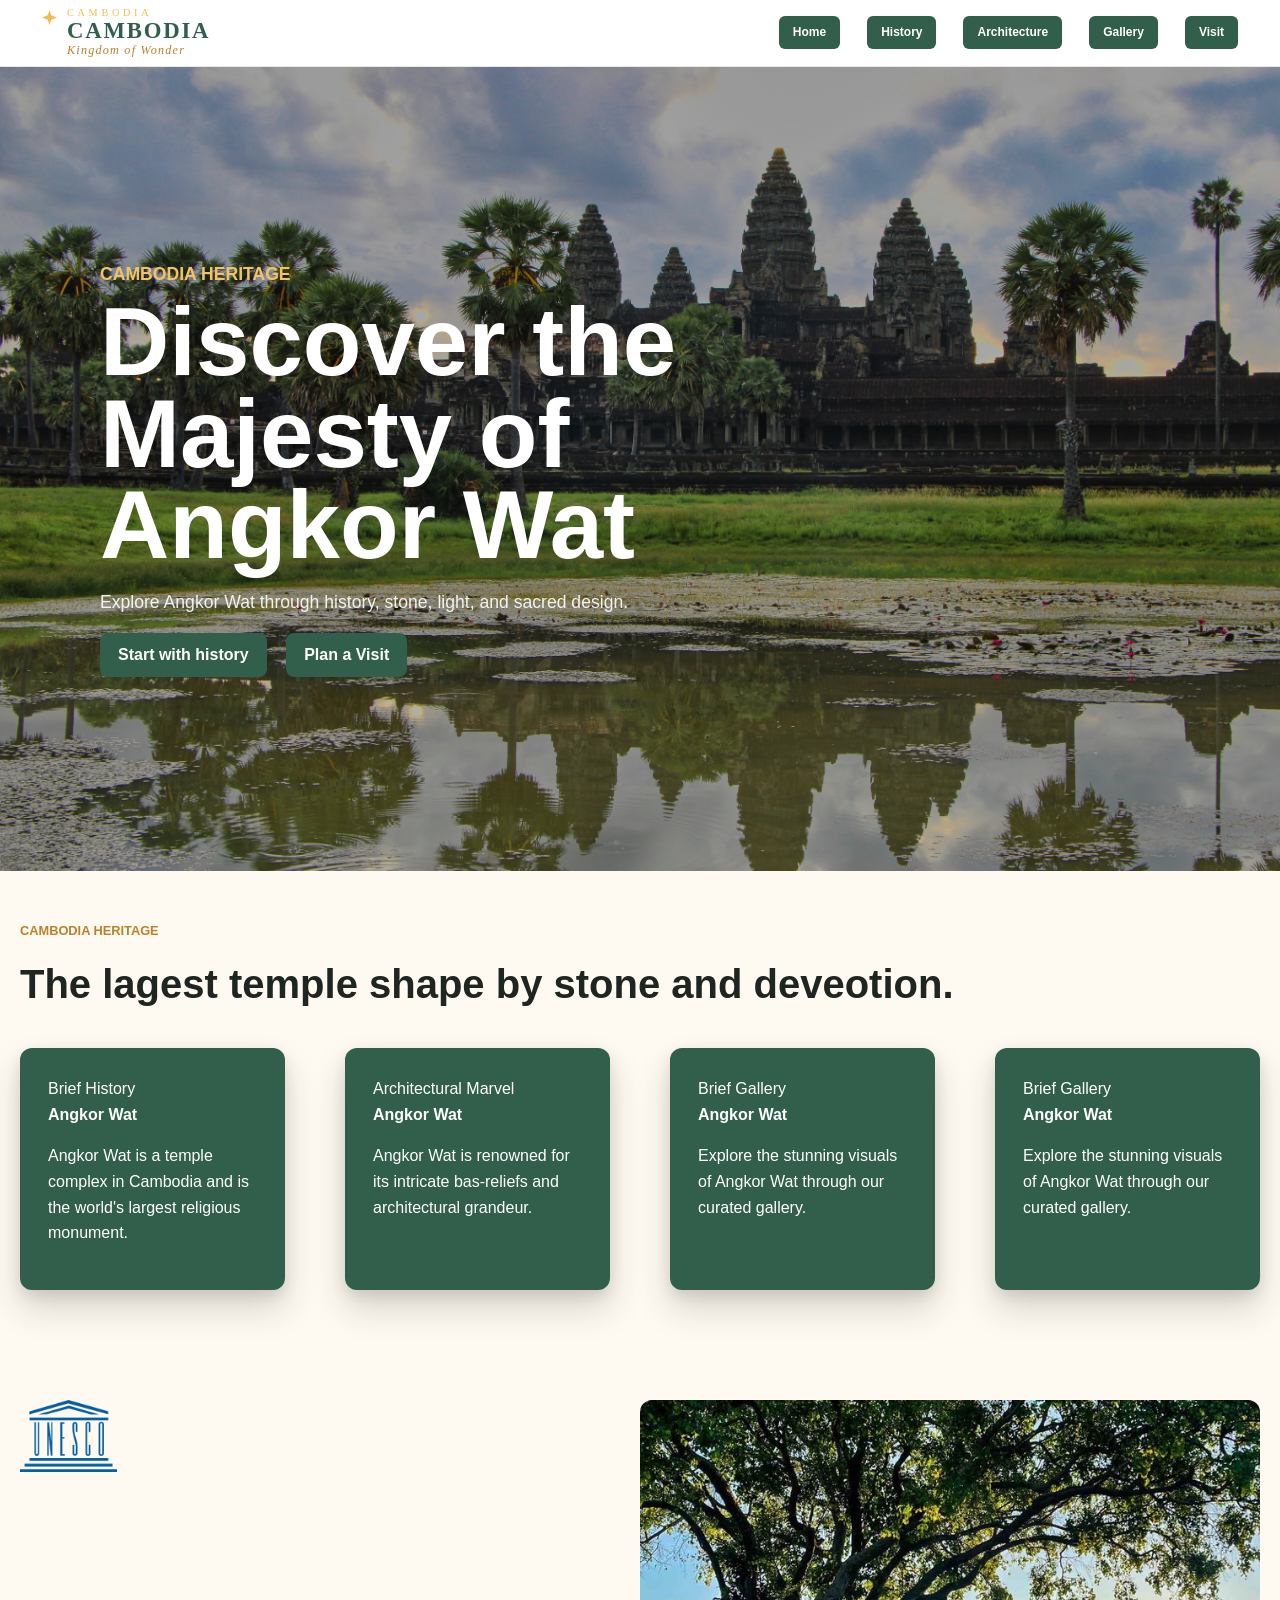
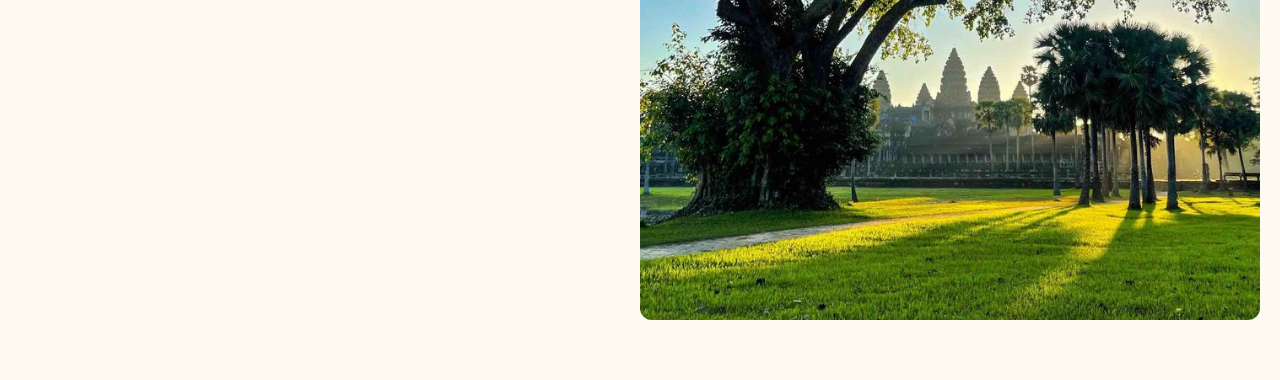
==== index.html @ 60b4dc23 "create homepage layout" ====
<!DOCTYPE html>
<html lang="en">
<head>
  <meta charset="UTF-8">
  <meta name="viewport" content="width=device-width, initial-scale=1.0">
  <title>Angkor Wat Digital Guide</title>
  <link rel="stylesheet" href="css/global.css">
  <link rel="stylesheet" href="css/layout.css">
  <link rel="stylesheet" href="css/components.css">
  <link rel="stylesheet" href="css/pages/home.css">
</head>
<body>
  <header class="site-header">
    <a class="site-logo" href="index.html" aria-label="Angkor Wat Digital Guide home">
      <span class="site-logo__icon" aria-hidden="true"></span>
      <span class="site-logo__text">
        <span class="site-logo__small">Cambodia</span>
        <span class="site-logo__name">Cambodia</span>
        <span class="site-logo__tagline">Kingdom of Wonder</span>
      </span>
    </a>
    <nav class="site-nav" aria-label="Main navigation">
      <a class="button" href="index.html" aria-current="page">Home</a>
      <a class="button" href="pages/history.html">History</a>
      <a class="button" href="pages/architecture.html">Architecture</a>
      <a class="button" href="pages/gallery.html">Gallery</a>
      <a class="button" href="pages/visit.html">Visit</a>
    </nav>
  </header>

  <main class="page-shell home-main">
    <section class="hero">
      <p class="eyebrow">Cambodia Heritage</p>
      <h1>Discover the Majesty of Angkor Wat</h1>
      <p>Explore Angkor Wat through history, stone, light, and sacred design.</p>
      <div>
        <a class="button" href="pages/history.html">Start with history</a>
        <a class="button" href="pages/visit.html">Plan a Visit</a>
      </div>
      
    </section>

    <section class="home-overview">
       <p class="eyebrow">Cambodia Heritage</p>
       <h2 class="subtitle">The lagest temple shape by stone and deveotion.</h2>

       <div class="stat-grid">  
       <article class="stat-card">
          <span>Brief History</span>
          <br/>
          <strong>Angkor Wat</strong>
          <p>Angkor Wat is a temple complex in Cambodia and is the world's largest religious monument.</p>
       </article>
       <article class="stat-card">
          <span>Architectural Marvel</span>
          <br/>
          <strong>Angkor Wat</strong>
          <p>Angkor Wat is renowned for its intricate bas-reliefs and architectural grandeur.</p>
       </article>
       <article class="stat-card">
          <span>Brief Gallery</span>
          <br/>
          <strong>Angkor Wat</strong>
          <p>Explore the stunning visuals of Angkor Wat through our curated gallery.</p>
       </article>
       <article class="stat-card">
          <span>Brief Gallery</span>
          <br/>
          <strong>Angkor Wat</strong>
          <p>Explore the stunning visuals of Angkor Wat through our curated gallery.</p>
       </article>
       </div>
    </section>

    <section class="home-overview heritage-feature">
      <div class="heritage-logo-space">
        <img src="images/unesco-seeklogo.png" class="unesco-logo" alt="UNESCO logo">
      </div>
      <img src="images/Cambodge.png" class="img-de" alt="Cambodia heritage illustration">
    </section>
  </main>


  <footer>
      
  </footer>

  <script src="js/main.js"></script>
</body>
</html>
---- css/global.css ----
:root {
  --color-light-stone: #e7dcc7;
  --color-background: #fffaf0eb;
  --color-ink: #1f2520;
  --color-muted: #667063;
  --color-paper: #f8f4ec;
  --color-stone: #d8c7aa;
  --color-leaf: #315f4c;
  --color-gold: #b9822b;
  --color-light-gold: #f1bd52;
  --font-body: Arial, Helvetica, sans-serif;
  --shadow: 0 18px 34px rgba(31, 37, 32, 0.18), 0 6px 14px rgba(31, 37, 32, 0.1);
}

* {
  box-sizing: border-box;
}

body {
  margin: 0;
  color: var(--color-ink);
  background: var(--color-background);
  font-family: var(--font-body);
  line-height: 1.6;
}

a {
  color: inherit;
}
---- css/layout.css ----
.site-header {
  position: sticky;
  top: 0;
  z-index: 1000;
  display: flex;
  align-items: center;
  justify-content: space-between;
  gap: 24px;
  min-height: 60px;
  padding: 8px 42px;
  background: #ffffff;
  border-bottom: 1px solid rgba(31, 37, 32, 0.1);
  box-shadow: none;
}

.site-logo {
  display: inline-grid;
  grid-template-columns: 16px minmax(0, 1fr);
  align-items: start;
  gap: 0 9px;
  width: min(240px, 100%);
  margin-left: 0;
  padding: 0;
  min-width: 0;
  color: var(--color-leaf);
  font-family: Georgia, "Times New Roman", serif;
  text-decoration: none;
}

.site-logo__icon {
  width: 15px;
  height: 15px;
  margin-top: 2px;
  background: var(--color-light-gold);
  clip-path: polygon(50% 0, 62% 35%, 100% 50%, 62% 65%, 50% 100%, 38% 65%, 0 50%, 38% 35%);
}

.site-logo__text {
  display: flex;
  flex-direction: column;
  min-width: 0;
}

.site-logo__small {
  color: var(--color-light-gold);
  font-size: 0.64rem;
  letter-spacing: 0.36em;
  line-height: 1;
  text-transform: uppercase;
}

.site-logo__name {
  color: var(--color-leaf);
  font-size: 1.42rem;
  font-weight: 700;
  letter-spacing: 0.08em;
  line-height: 1.15;
  text-transform: uppercase;
}

.site-logo__tagline {
  color: var(--color-gold);
  font-size: 0.76rem;
  font-style: italic;
  letter-spacing: 0.1em;
  line-height: 1.1;
}


.site-nav {
  display: flex;
  flex-wrap: nowrap;
  align-items: center;
  gap: 27px;
  max-width: 100%;
  overflow-x: auto;
}

.page-shell {
  width: min(1080px, calc(100% - 40px));
  margin: 0 auto;
  padding: 56px 0;
}

@media (max-width: 720px) {
  .site-header {
    align-items: flex-start;
    flex-direction: column;
    gap: 14px;
  }

  .site-logo {
    width: min(240px, 100%);
  }

  .site-nav {
    width: 100%;
    padding-bottom: 4px;
  }
}

.img-de {
  border-radius: 12px;
}
---- css/components.css ----
.site-nav a {
  color: #ffffff;
  font-size: 0.75rem;
  font-weight: 800;
  text-decoration: none;
  white-space: nowrap;
}

.site-nav a:hover {
  color: #ffffff;
}

.button {
  display: inline-flex;
  align-items: center;
  justify-content: center;
  min-height: 44px;
  padding: 0 18px;
  color: #ffffff;
  background: var(--color-leaf);
  border-radius: 8px;
  font-weight: 700;
  text-decoration: none;
  margin-right: 15px;
  transition: opacity 0.2s ease;
}

.button:hover {
  color: #ffffff;
  opacity: 0.75;
}

.site-nav a.button {
  min-height: 33px;
  margin-right: 0;
  padding: 0 13px;
  color: #ffffff;
  background: var(--color-leaf);
  border: 1px solid rgba(49, 95, 76, 0.18);
  border-radius: 6px;
  box-shadow: none;
  opacity: 1;
  transition: background-color 0.2s ease, transform 0.2s ease;
}

.site-nav a.button[aria-current="page"] {
  color: #ffffff;
  background: var(--color-leaf);
  opacity: 1;
}

.site-nav a.button:hover {
  background: #274f3f;
  transform: translateY(-1px);
}

.site-nav a.button:focus-visible {
  outline: 3px solid rgba(185, 130, 43, 0.35);
  outline-offset: 3px;
}

.eyebrow {
  margin: 0 0 8px;
  color: var(--color-gold);
  font-size: 0.8rem;
  font-weight: 700;
  letter-spacing: 0;
  text-transform: uppercase;
}
---- css/pages/home.css ----
.home-main {
  width: 100%;
  margin: 0;
  padding: 0;
}

.hero {
  position: relative;
  display: flex;
  flex-direction: column;
  justify-content: center;
  width: 100%;
  min-height: calc(100vh - 96px);
  margin: 0;
  padding: clamp(72px, 12vh, 144px) max(20px, calc((100% - 1080px) / 2));
  color: #ffffff;
  background-image: linear-gradient(rgba(18, 18, 18, 0.28), rgba(18, 18, 18, 0.28)), url("../../images/angkor-wat-greenery.jpg");
  background-position: center top;
  background-repeat: no-repeat;
  background-size: cover;
}

.hero h1 {
  margin: 0;
  max-width: 820px;
  font-size: 6rem;
  line-height: 0.95;
}

.hero p {
  max-width: 620px;
  color: rgba(255, 255, 255, 0.9);
  font-size: 1.1rem;
}

.hero .eyebrow {
  color: #f0c367;
}

.home-overview {
  width: min(1320px, calc(100% - 40px));
  margin: 0 auto;
  padding: 50px 0 60px;
}

.subtitle {
  text-align: relative;
  margin: 0;
  color: var(--color-ink);
  font-size: 40px;
  font-weight: 700;
  padding-top: 3px;
}

.stat-card {
  background: var(--color-leaf);
  border: none;
  border-radius: 12px;
  box-shadow: var(--shadow);
  min-height: 240px;
  padding: 28px;
  width: 100%;
  color: #ffffff;
}

.stat-grid {
  display: grid;
  grid-template-columns: repeat(4, minmax(0, 1fr));
  align-items: stretch;
  gap: 60px;
  max-width: 1400px;
  max-height: 500px;
  margin: 32px auto 0;
}

.stat-grid > * {
  box-shadow: var(--shadow);
}

.heritage-feature {
  display: grid;
  grid-template-columns: minmax(260px, 0.8fr) minmax(320px, 1fr);
  align-items: start;
  gap: clamp(28px, 6vw, 84px);
}

.heritage-logo-space {
  display: flex;
  align-items: flex-start;
  justify-content: flex-start;
  gap: 18px;
  min-height: 240px;
  align-self: start;
}

.unesco-logo {
  display: block;
  flex: 0 0 auto;
  width: auto;
  height: clamp(56px, 6vw, 72px);
}

.heritage-feature .img-de {
  display: block;
  width: 100%;
  max-width: 620px;
  height: auto;
  justify-self: end;
}

@media (max-width: 900px) {
  .hero h1 {
    font-size: 4.4rem;
  }

  .stat-grid {
    grid-template-columns: repeat(2, minmax(0, 1fr));
  }

  .heritage-feature {
    grid-template-columns: 1fr;
  }

  .heritage-logo-space {
    min-height: auto;
  }

  .unesco-logo {
    height: 64px;
  }

  .heritage-feature .img-de {
    justify-self: center;
  }
}

@media (max-width: 560px) {
  .hero h1 { 
    font-size: 3rem;
  }

  .hero p {
    font-size: 1rem;
  }

  .stat-grid {
    grid-template-columns: 1fr;
  }
}
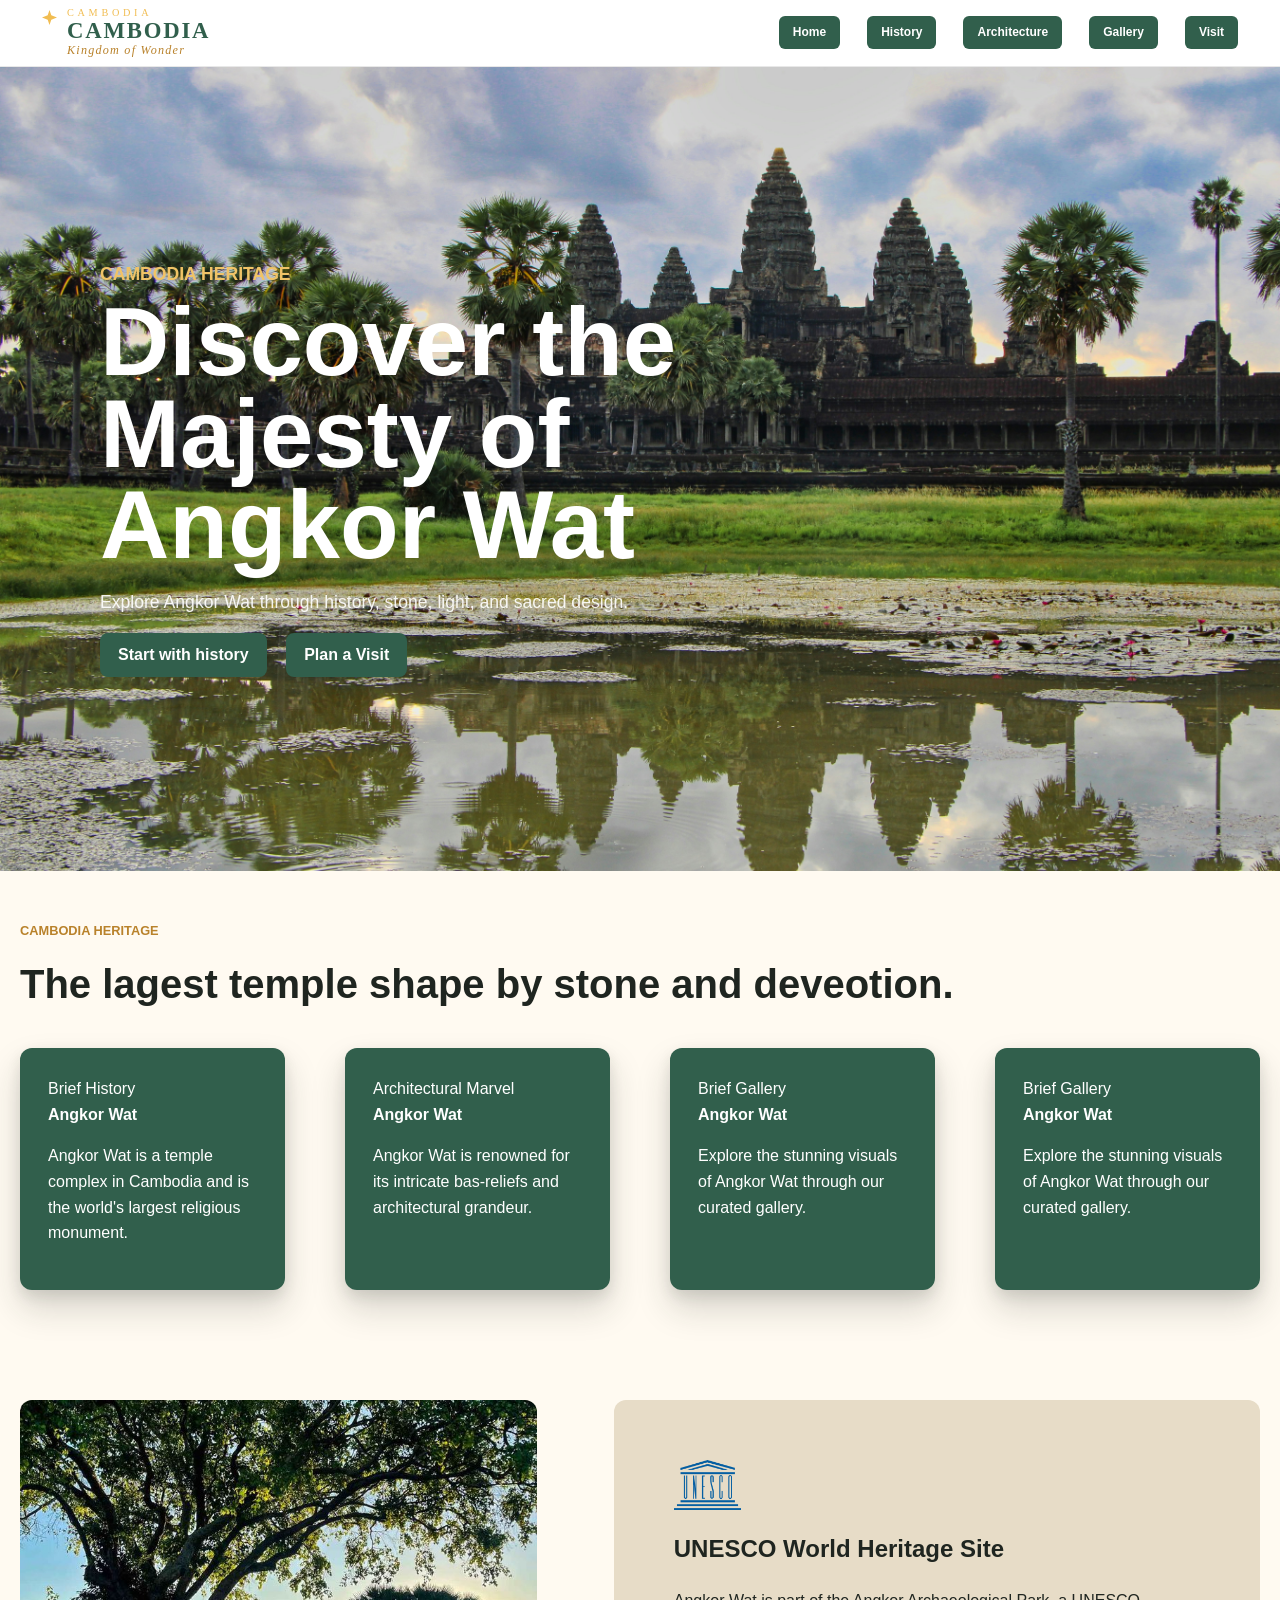
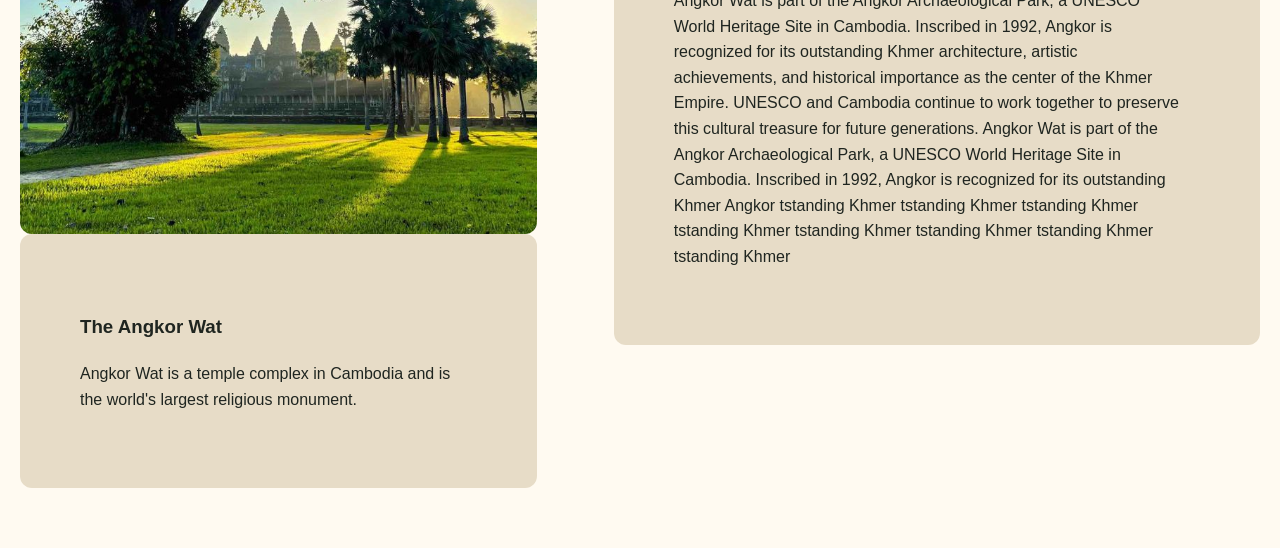
==== commit 0aea6351: "add more code" ====
--- a/index.html
+++ b/index.html
@@ -73,10 +73,30 @@
     </section>
 
     <section class="home-overview heritage-feature">
+      <div>
+          <img src="images/Cambodge.png" class="img-de" alt="Cambodia heritage illustration">
+          <article class="heritage-logo-space">
+            <div>
+               <h3>The Angkor Wat</h3>
+               <p>Angkor Wat is a temple complex in Cambodia and is the world's largest religious monument.</p>
+            </div>
+          </article>
+      </div>
+
       <div class="heritage-logo-space">
-        <img src="images/unesco-seeklogo.png" class="unesco-logo" alt="UNESCO logo">
+        <article>
+           <img src="images/unesco-seeklogo.png" class="unesco-logo" alt="UNESCO logo">
+             <h2>UNESCO World Heritage Site</h2>
+             <p>Angkor Wat is part of the Angkor Archaeological Park, a UNESCO World Heritage Site in Cambodia. Inscribed in 1992,
+               Angkor is recognized for its outstanding Khmer architecture, artistic achievements,
+                and historical importance as the center of the Khmer Empire.
+              UNESCO and Cambodia continue to work together to preserve this cultural treasure for future generations.
+              Angkor Wat is part of the Angkor Archaeological Park, a UNESCO World Heritage Site in Cambodia. Inscribed in 1992,
+               Angkor is recognized for its outstanding Khmer Angkor tstanding Khmer tstanding Khmer tstanding Khmer tstanding Khmer tstanding Khmer 
+               tstanding Khmer tstanding Khmer tstanding Khmer 
+            </p>
+        </article>
       </div>
-      <img src="images/Cambodge.png" class="img-de" alt="Cambodia heritage illustration">
     </section>
   </main>
 
--- a/css/pages/home.css
+++ b/css/pages/home.css
@@ -14,7 +14,7 @@
   margin: 0;
   padding: clamp(72px, 12vh, 144px) max(20px, calc((100% - 1080px) / 2));
   color: #ffffff;
-  background-image: linear-gradient(rgba(18, 18, 18, 0.28), rgba(18, 18, 18, 0.28)), url("../../images/angkor-wat-greenery.jpg");
+  background-image: url("../../images/angkor-wat-greenery.jpg");
   background-position: center top;
   background-repeat: no-repeat;
   background-size: cover;
@@ -85,19 +85,23 @@
 }
 
 .heritage-logo-space {
-  display: flex;
+  display: grid;
   align-items: flex-start;
   justify-content: flex-start;
   gap: 18px;
   min-height: 240px;
   align-self: start;
+  grid-template-columns: auto 1fr;
+  padding: 60px;
+  background: var(--color-light-stone);
+  border-radius: 12px;
 }
 
 .unesco-logo {
   display: block;
   flex: 0 0 auto;
   width: auto;
-  height: clamp(56px, 6vw, 72px);
+  height: clamp(50px, 4vw, 50px);
 }
 
 .heritage-feature .img-de {
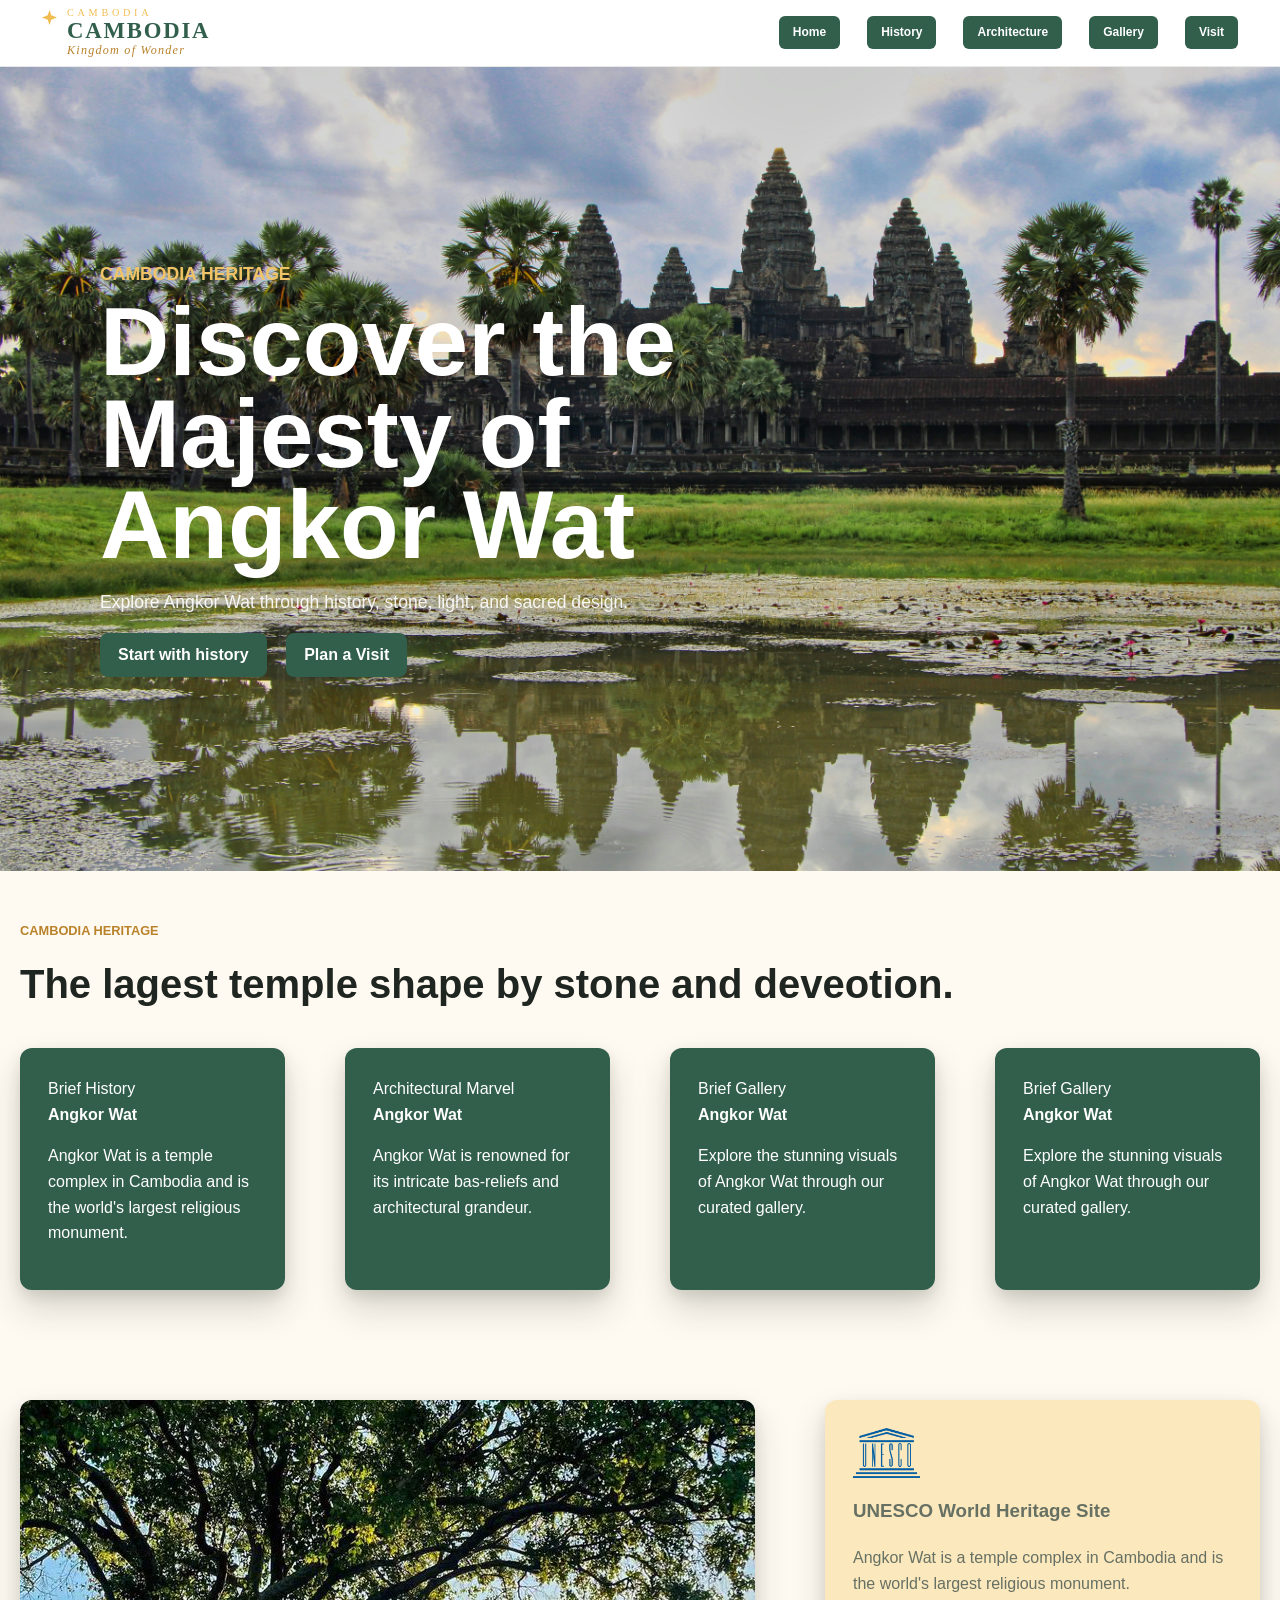
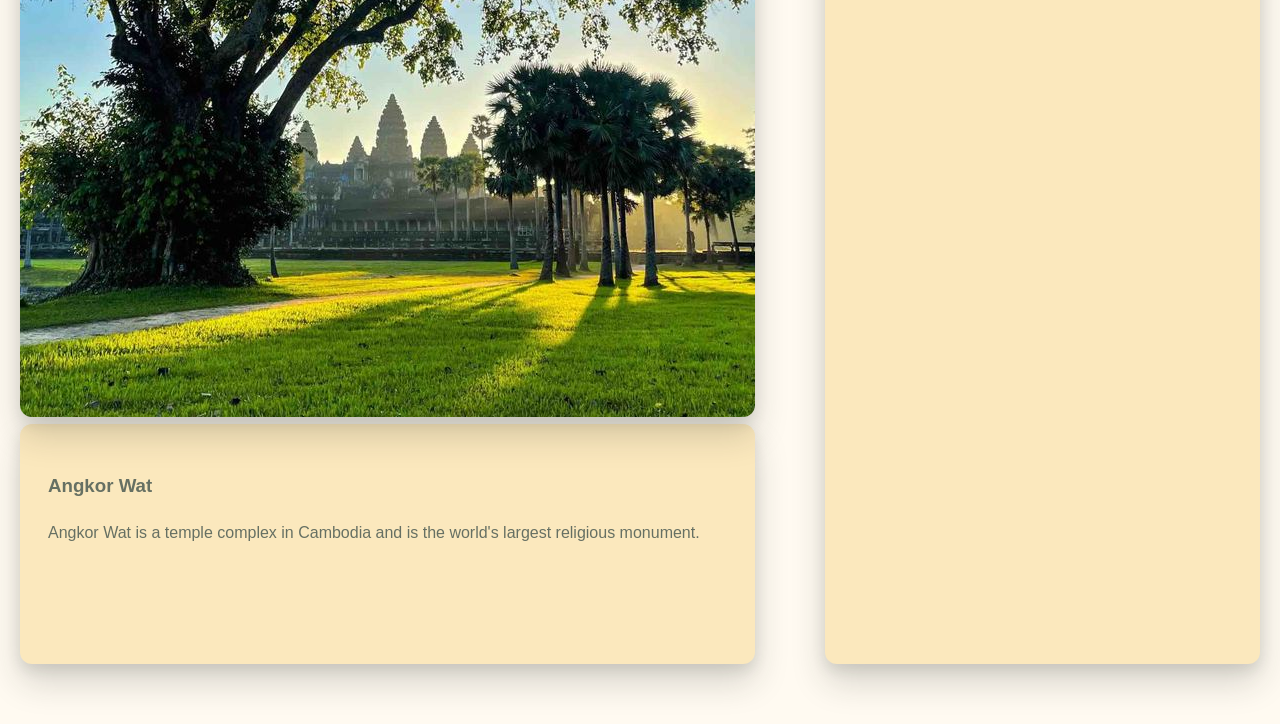
==== commit 2cf02293: "add 1" ====
--- a/index.html
+++ b/index.html
@@ -72,31 +72,33 @@
        </div>
     </section>
 
-    <section class="home-overview heritage-feature">
-      <div>
-          <img src="images/Cambodge.png" class="img-de" alt="Cambodia heritage illustration">
-          <article class="heritage-logo-space">
+    <section class="home-overview">
+      <div class="heritage-de">
+        <diV class="heritage-space">
+          <img class="heritage-image" src="images/Cambodge.png" alt="Angkor Wat">
+          <div class="box-in">
+            <h3>Angkor Wat</h3>
+            <p>Angkor Wat is a temple complex in Cambodia and is the world's largest religious monument.</p>
+          </div>
+        </diV>
+
+        <div class="box-in">
+          <div>
             <div>
-               <h3>The Angkor Wat</h3>
-               <p>Angkor Wat is a temple complex in Cambodia and is the world's largest religious monument.</p>
+              <img class="unesco-logo" src="images/unesco-seeklogo.png" alt="UNESCO World Heritage Site">
             </div>
-          </article>
+            <div class="inline-h3">
+              <h3>UNESCO World Heritage Site</h3>
+            </div>
+          </div>
+          <div>
+            <p>Angkor Wat is a temple complex in Cambodia and is the world's largest religious monument.</p>
+          </div>
+
+        </div>
       </div>
-
-      <div class="heritage-logo-space">
-        <article>
-           <img src="images/unesco-seeklogo.png" class="unesco-logo" alt="UNESCO logo">
-             <h2>UNESCO World Heritage Site</h2>
-             <p>Angkor Wat is part of the Angkor Archaeological Park, a UNESCO World Heritage Site in Cambodia. Inscribed in 1992,
-               Angkor is recognized for its outstanding Khmer architecture, artistic achievements,
-                and historical importance as the center of the Khmer Empire.
-              UNESCO and Cambodia continue to work together to preserve this cultural treasure for future generations.
-              Angkor Wat is part of the Angkor Archaeological Park, a UNESCO World Heritage Site in Cambodia. Inscribed in 1992,
-               Angkor is recognized for its outstanding Khmer Angkor tstanding Khmer tstanding Khmer tstanding Khmer tstanding Khmer tstanding Khmer 
-               tstanding Khmer tstanding Khmer tstanding Khmer 
-            </p>
-        </article>
-      </div>
+      
+        
     </section>
   </main>
 
--- a/css/global.css
+++ b/css/global.css
@@ -1,4 +1,5 @@
 :root {
+  --color-inbox: #fbe8bd;
   --color-light-stone: #e7dcc7;
   --color-background: #fffaf0eb;
   --color-ink: #1f2520;
--- a/css/pages/home.css
+++ b/css/pages/home.css
@@ -78,7 +78,7 @@
 }
 
 .heritage-feature {
-  display: grid;
+  display: static;
   grid-template-columns: minmax(260px, 0.8fr) minmax(320px, 1fr);
   align-items: start;
   gap: clamp(28px, 6vw, 84px);
@@ -111,6 +111,31 @@
   height: auto;
   justify-self: end;
 }
+
+.heritage-de {
+  display: inline-flex;
+}
+
+.heritage-space {
+  margin-right: 70px;
+}
+
+.heritage-image {
+  border-radius: 12px;
+  box-shadow: var(--shadow);
+}
+
+.box-in {
+  background: var(--color-inbox);
+  border: none;
+  border-radius: 12px;
+  box-shadow: var(--shadow);
+  min-height: 240px;
+  padding: 28px;
+  width: 100%;
+  color: var(--color-muted)
+}
+
 
 @media (max-width: 900px) {
   .hero h1 {
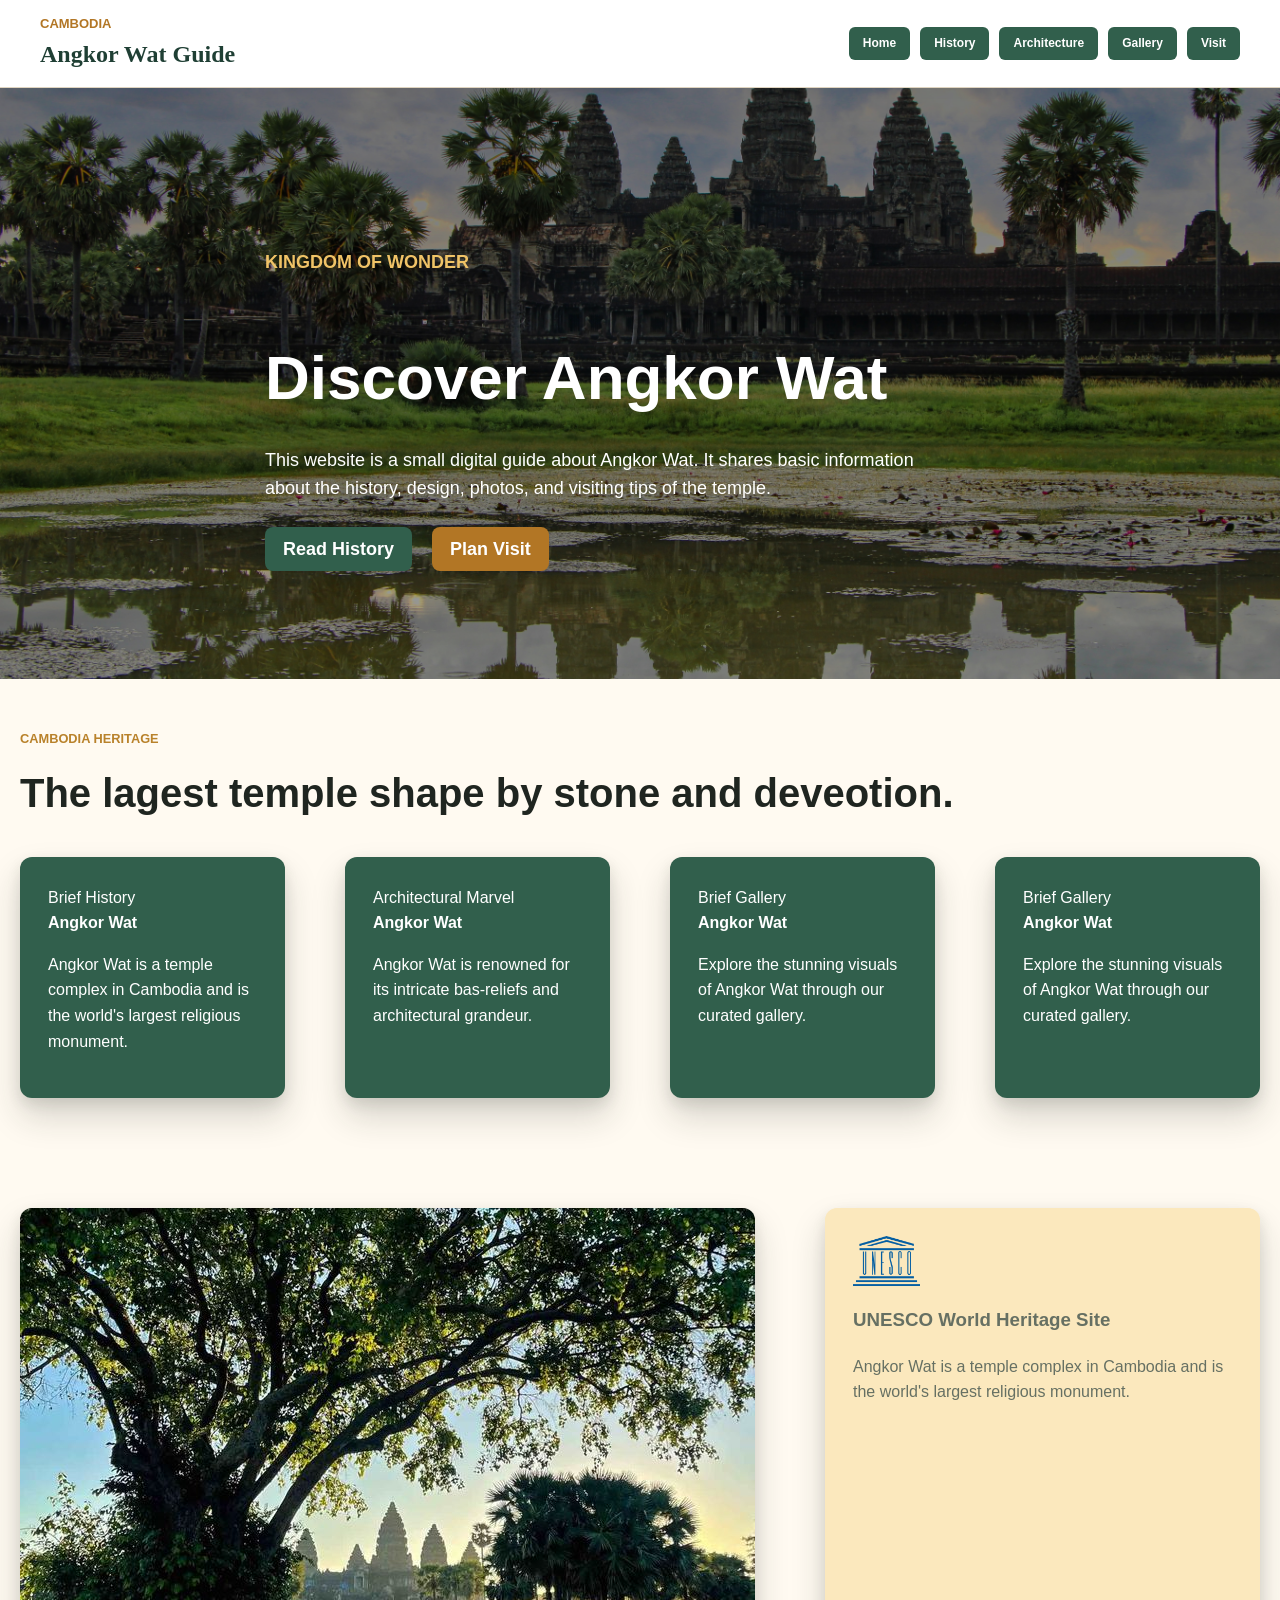
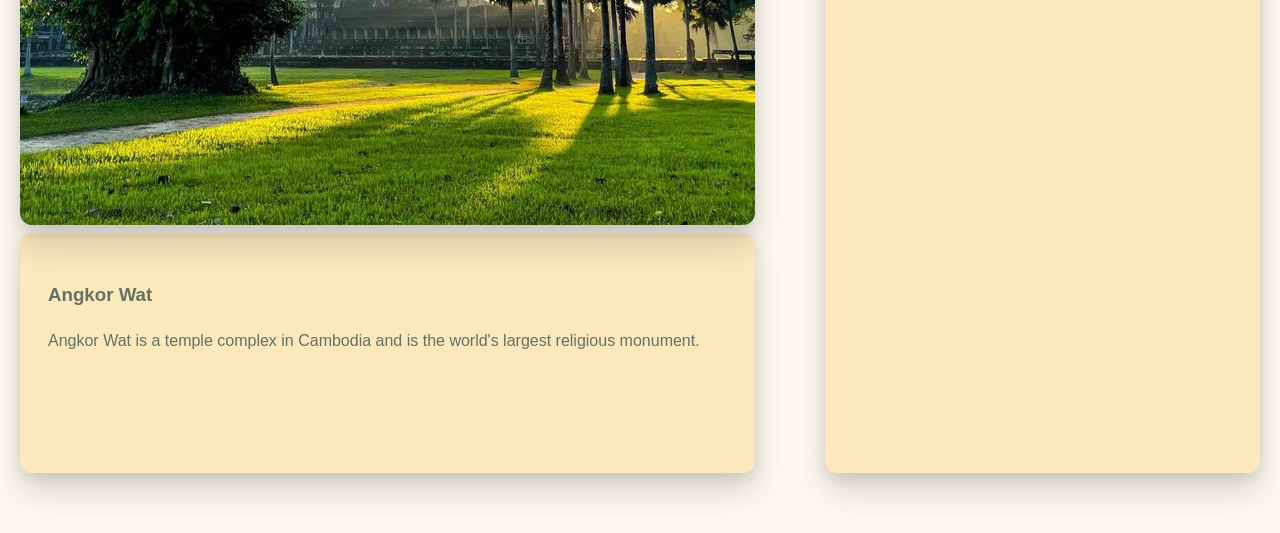
==== commit d71aada4: "Update hero section and navigation bar" ====
--- a/index.html
+++ b/index.html
@@ -10,15 +10,14 @@
   <link rel="stylesheet" href="css/pages/home.css">
 </head>
 <body>
+  <!-- this is the top part that every page can use -->
   <header class="site-header">
     <a class="site-logo" href="index.html" aria-label="Angkor Wat Digital Guide home">
-      <span class="site-logo__icon" aria-hidden="true"></span>
-      <span class="site-logo__text">
-        <span class="site-logo__small">Cambodia</span>
-        <span class="site-logo__name">Cambodia</span>
-        <span class="site-logo__tagline">Kingdom of Wonder</span>
-      </span>
+      <span class="site-logo__small">Cambodia</span>
+      <span class="site-logo__name">Angkor Wat Guide</span>
     </a>
+
+    <!-- main menu for going to other pages -->
     <nav class="site-nav" aria-label="Main navigation">
       <a class="button" href="index.html" aria-current="page">Home</a>
       <a class="button" href="pages/history.html">History</a>
@@ -28,16 +27,21 @@
     </nav>
   </header>
 
-  <main class="page-shell home-main">
-    <section class="hero">
-      <p class="eyebrow">Cambodia Heritage</p>
-      <h1>Discover the Majesty of Angkor Wat</h1>
-      <p>Explore Angkor Wat through history, stone, light, and sacred design.</p>
-      <div>
-        <a class="button" href="pages/history.html">Start with history</a>
-        <a class="button" href="pages/visit.html">Plan a Visit</a>
+  <main>
+    <!-- this is the first big section for the landing page -->
+    <section class="home-hero">
+      <div class="hero-text">
+        <p class="eyebrow">Kingdom of Wonder</p>
+        <h1>Discover Angkor Wat</h1>
+        <p>
+          This website is a small digital guide about Angkor Wat. It shares basic
+          information about the history, design, photos, and visiting tips of the temple.
+        </p>
+        <p class="hero-buttons">
+          <a class="button" href="pages/history.html">Read History</a>
+          <a class="button second-button" href="pages/visit.html">Plan Visit</a>
+        </p>
       </div>
-      
     </section>
 
     <section class="home-overview">
--- a/css/layout.css
+++ b/css/layout.css
@@ -1,79 +1,39 @@
+/* this file is for header and navigation layout */
+
 .site-header {
-  position: sticky;
-  top: 0;
-  z-index: 1000;
   display: flex;
+  justify-content: space-between;
   align-items: center;
-  justify-content: space-between;
-  gap: 24px;
-  min-height: 60px;
-  padding: 8px 42px;
-  background: #ffffff;
-  border-bottom: 1px solid rgba(31, 37, 32, 0.1);
-  box-shadow: none;
+  gap: 20px;
+  padding: 14px 40px;
+  background-color: #ffffff;
+  border-bottom: 1px solid #dfd4c0;
 }
 
 .site-logo {
-  display: inline-grid;
-  grid-template-columns: 16px minmax(0, 1fr);
-  align-items: start;
-  gap: 0 9px;
-  width: min(240px, 100%);
-  margin-left: 0;
-  padding: 0;
-  min-width: 0;
-  color: var(--color-leaf);
-  font-family: Georgia, "Times New Roman", serif;
+  color: #1f3f34;
   text-decoration: none;
 }
 
-.site-logo__icon {
-  width: 15px;
-  height: 15px;
-  margin-top: 2px;
-  background: var(--color-light-gold);
-  clip-path: polygon(50% 0, 62% 35%, 100% 50%, 62% 65%, 50% 100%, 38% 65%, 0 50%, 38% 35%);
-}
-
-.site-logo__text {
-  display: flex;
-  flex-direction: column;
-  min-width: 0;
-}
-
 .site-logo__small {
-  color: var(--color-light-gold);
-  font-size: 0.64rem;
-  letter-spacing: 0.36em;
-  line-height: 1;
+  display: block;
+  color: #b27625;
+  font-size: 13px;
+  font-weight: bold;
   text-transform: uppercase;
 }
 
 .site-logo__name {
-  color: var(--color-leaf);
-  font-size: 1.42rem;
-  font-weight: 700;
-  letter-spacing: 0.08em;
-  line-height: 1.15;
-  text-transform: uppercase;
+  display: block;
+  font-size: 24px;
+  font-family: Georgia, "Times New Roman", serif;
+  font-weight: bold;
 }
-
-.site-logo__tagline {
-  color: var(--color-gold);
-  font-size: 0.76rem;
-  font-style: italic;
-  letter-spacing: 0.1em;
-  line-height: 1.1;
-}
-
 
 .site-nav {
   display: flex;
-  flex-wrap: nowrap;
-  align-items: center;
-  gap: 27px;
-  max-width: 100%;
-  overflow-x: auto;
+  flex-wrap: wrap;
+  gap: 10px;
 }
 
 .page-shell {
--- a/css/components.css
+++ b/css/components.css
@@ -28,6 +28,10 @@
 .button:hover {
   color: #ffffff;
   opacity: 0.75;
+}
+
+.second-button {
+  background: #b27625;
 }
 
 .site-nav a.button {
--- a/css/pages/home.css
+++ b/css/pages/home.css
@@ -4,36 +4,42 @@
   padding: 0;
 }
 
-.hero {
-  position: relative;
-  display: flex;
-  flex-direction: column;
-  justify-content: center;
-  width: 100%;
-  min-height: calc(100vh - 96px);
-  margin: 0;
-  padding: clamp(72px, 12vh, 144px) max(20px, calc((100% - 1080px) / 2));
-  color: #ffffff;
-  background-image: url("../../images/angkor-wat-greenery.jpg");
-  background-position: center top;
-  background-repeat: no-repeat;
+/* this part is for the hero section */
+.home-hero {
+  min-height: 560px;
+  padding: 90px 40px;
+  background-image:
+    linear-gradient(rgba(0, 0, 0, 0.45), rgba(0, 0, 0, 0.35)),
+    url("../../images/angkor-wat-greenery.jpg");
+  background-position: center;
   background-size: cover;
 }
 
-.hero h1 {
-  margin: 0;
-  max-width: 820px;
-  font-size: 6rem;
-  line-height: 0.95;
+.hero-text {
+  width: 90%;
+  max-width: 750px;
+  margin-left: auto;
+  margin-right: auto;
+  padding-top: 70px;
 }
 
-.hero p {
-  max-width: 620px;
-  color: rgba(255, 255, 255, 0.9);
-  font-size: 1.1rem;
+.hero-text h1 {
+  margin-bottom: 15px;
+  color: #ffffff;
+  font-size: 62px;
 }
 
-.hero .eyebrow {
+.hero-text p {
+  max-width: 650px;
+  color: #ffffff;
+  font-size: 18px;
+}
+
+.hero-buttons {
+  margin-top: 24px;
+}
+
+.home-hero .eyebrow {
   color: #f0c367;
 }
 
@@ -138,7 +144,7 @@
 
 
 @media (max-width: 900px) {
-  .hero h1 {
+  .hero-text h1 {
     font-size: 4.4rem;
   }
 
@@ -164,11 +170,11 @@
 }
 
 @media (max-width: 560px) {
-  .hero h1 { 
+  .hero-text h1 { 
     font-size: 3rem;
   }
 
-  .hero p {
+  .hero-text p {
     font-size: 1rem;
   }
 
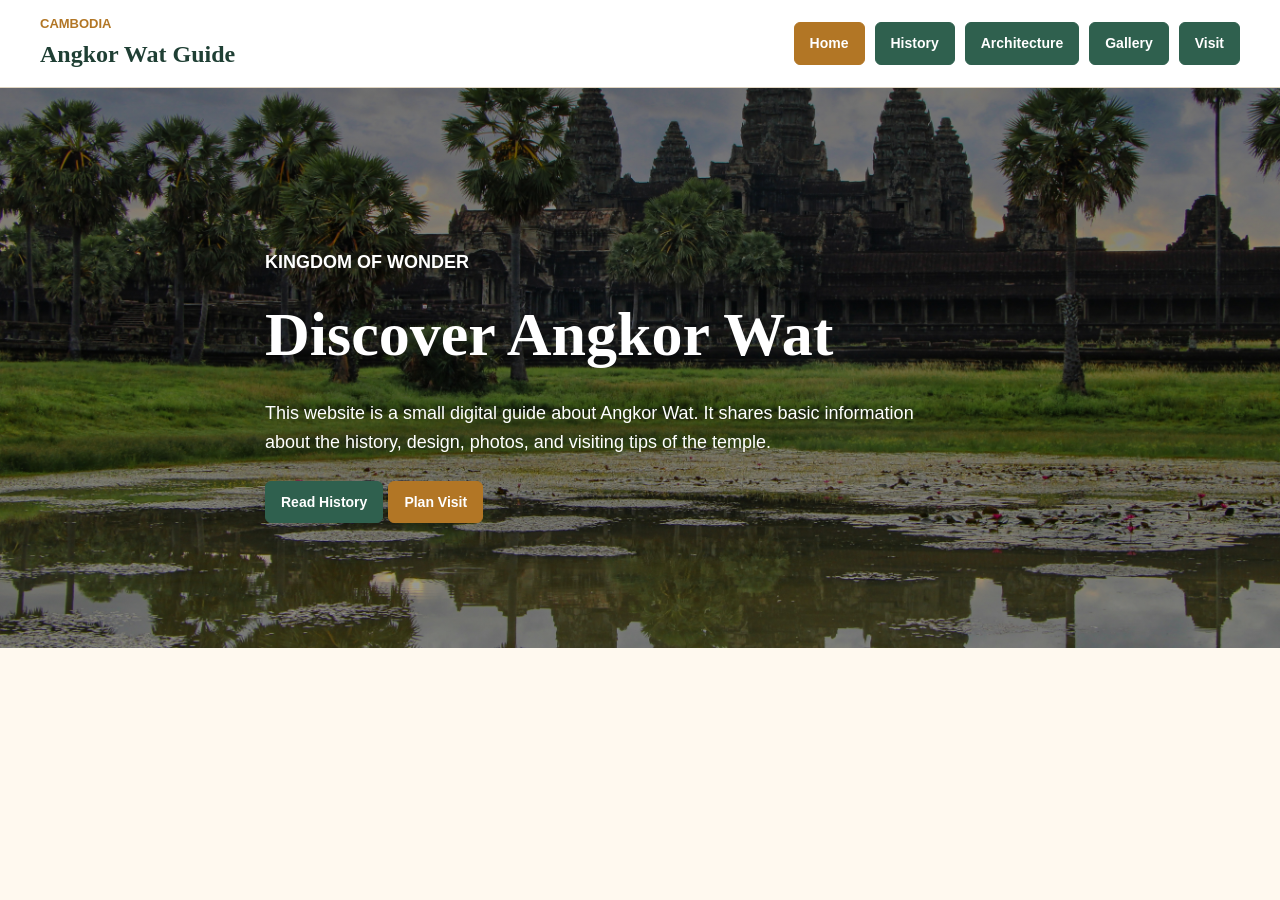
==== commit 20a19ebb: "Show only header and hero section" ====
--- a/index.html
+++ b/index.html
@@ -43,74 +43,6 @@
         </p>
       </div>
     </section>
-
-    <section class="home-overview">
-       <p class="eyebrow">Cambodia Heritage</p>
-       <h2 class="subtitle">The lagest temple shape by stone and deveotion.</h2>
-
-       <div class="stat-grid">  
-       <article class="stat-card">
-          <span>Brief History</span>
-          <br/>
-          <strong>Angkor Wat</strong>
-          <p>Angkor Wat is a temple complex in Cambodia and is the world's largest religious monument.</p>
-       </article>
-       <article class="stat-card">
-          <span>Architectural Marvel</span>
-          <br/>
-          <strong>Angkor Wat</strong>
-          <p>Angkor Wat is renowned for its intricate bas-reliefs and architectural grandeur.</p>
-       </article>
-       <article class="stat-card">
-          <span>Brief Gallery</span>
-          <br/>
-          <strong>Angkor Wat</strong>
-          <p>Explore the stunning visuals of Angkor Wat through our curated gallery.</p>
-       </article>
-       <article class="stat-card">
-          <span>Brief Gallery</span>
-          <br/>
-          <strong>Angkor Wat</strong>
-          <p>Explore the stunning visuals of Angkor Wat through our curated gallery.</p>
-       </article>
-       </div>
-    </section>
-
-    <section class="home-overview">
-      <div class="heritage-de">
-        <diV class="heritage-space">
-          <img class="heritage-image" src="images/Cambodge.png" alt="Angkor Wat">
-          <div class="box-in">
-            <h3>Angkor Wat</h3>
-            <p>Angkor Wat is a temple complex in Cambodia and is the world's largest religious monument.</p>
-          </div>
-        </diV>
-
-        <div class="box-in">
-          <div>
-            <div>
-              <img class="unesco-logo" src="images/unesco-seeklogo.png" alt="UNESCO World Heritage Site">
-            </div>
-            <div class="inline-h3">
-              <h3>UNESCO World Heritage Site</h3>
-            </div>
-          </div>
-          <div>
-            <p>Angkor Wat is a temple complex in Cambodia and is the world's largest religious monument.</p>
-          </div>
-
-        </div>
-      </div>
-      
-        
-    </section>
   </main>
-
-
-  <footer>
-      
-  </footer>
-
-  <script src="js/main.js"></script>
 </body>
 </html>
--- a/css/global.css
+++ b/css/global.css
@@ -1,17 +1,4 @@
-:root {
-  --color-inbox: #fbe8bd;
-  --color-light-stone: #e7dcc7;
-  --color-background: #fffaf0eb;
-  --color-ink: #1f2520;
-  --color-muted: #667063;
-  --color-paper: #f8f4ec;
-  --color-stone: #d8c7aa;
-  --color-leaf: #315f4c;
-  --color-gold: #b9822b;
-  --color-light-gold: #f1bd52;
-  --font-body: Arial, Helvetica, sans-serif;
-  --shadow: 0 18px 34px rgba(31, 37, 32, 0.18), 0 6px 14px rgba(31, 37, 32, 0.1);
-}
+/* this file is for the style that all pages share */
 
 * {
   box-sizing: border-box;
@@ -19,12 +6,33 @@
 
 body {
   margin: 0;
-  color: var(--color-ink);
-  background: var(--color-background);
-  font-family: var(--font-body);
+  color: #222222;
+  background-color: #fff9ef;
+  font-family: Arial, Helvetica, sans-serif;
   line-height: 1.6;
 }
 
+h1,
+h2,
+h3 {
+  margin-top: 0;
+  font-family: Georgia, "Times New Roman", serif;
+  color: #1f3f34;
+}
+
+p {
+  margin-top: 0;
+}
+
 a {
-  color: inherit;
+  color: #2f604e;
 }
+
+a:hover {
+  color: #9b651d;
+}
+
+img {
+  display: block;
+  max-width: 100%;
+}
--- a/css/layout.css
+++ b/css/layout.css
@@ -1,4 +1,4 @@
-/* this file is for header and navigation layout */
+/* this file is for header, footer, and page width */
 
 .site-header {
   display: flex;
@@ -37,28 +37,34 @@
 }
 
 .page-shell {
-  width: min(1080px, calc(100% - 40px));
-  margin: 0 auto;
-  padding: 56px 0;
+  width: 90%;
+  max-width: 1080px;
+  margin-left: auto;
+  margin-right: auto;
 }
 
-@media (max-width: 720px) {
+.site-footer {
+  padding: 30px 20px;
+  text-align: center;
+  color: #ffffff;
+  background-color: #1f3f34;
+}
+
+.site-footer p {
+  margin: 6px 0;
+}
+
+.site-footer a {
+  color: #ffffff;
+}
+
+@media (max-width: 700px) {
   .site-header {
-    align-items: flex-start;
-    flex-direction: column;
-    gap: 14px;
-  }
-
-  .site-logo {
-    width: min(240px, 100%);
+    padding: 14px 20px;
+    display: block;
   }
 
   .site-nav {
-    width: 100%;
-    padding-bottom: 4px;
+    margin-top: 12px;
   }
 }
-
-.img-de {
-  border-radius: 12px;
-}
--- a/css/components.css
+++ b/css/components.css
@@ -1,73 +1,41 @@
-.site-nav a {
-  color: #ffffff;
-  font-size: 0.75rem;
-  font-weight: 800;
-  text-decoration: none;
-  white-space: nowrap;
-}
-
-.site-nav a:hover {
-  color: #ffffff;
-}
+/* this file is for small reusable design parts */
 
 .button {
-  display: inline-flex;
-  align-items: center;
-  justify-content: center;
-  min-height: 44px;
-  padding: 0 18px;
+  display: inline-block;
+  padding: 9px 15px;
   color: #ffffff;
-  background: var(--color-leaf);
-  border-radius: 8px;
-  font-weight: 700;
+  background-color: #2f604e;
+  border: 1px solid #2f604e;
+  border-radius: 6px;
+  font-size: 14px;
+  font-weight: bold;
   text-decoration: none;
-  margin-right: 15px;
-  transition: opacity 0.2s ease;
 }
 
 .button:hover {
   color: #ffffff;
-  opacity: 0.75;
+  background-color: #214537;
+}
+
+.button[aria-current="page"] {
+  background-color: #b27625;
+  border-color: #b27625;
 }
 
 .second-button {
-  background: #b27625;
-}
-
-.site-nav a.button {
-  min-height: 33px;
-  margin-right: 0;
-  padding: 0 13px;
-  color: #ffffff;
-  background: var(--color-leaf);
-  border: 1px solid rgba(49, 95, 76, 0.18);
-  border-radius: 6px;
-  box-shadow: none;
-  opacity: 1;
-  transition: background-color 0.2s ease, transform 0.2s ease;
-}
-
-.site-nav a.button[aria-current="page"] {
-  color: #ffffff;
-  background: var(--color-leaf);
-  opacity: 1;
-}
-
-.site-nav a.button:hover {
-  background: #274f3f;
-  transform: translateY(-1px);
-}
-
-.site-nav a.button:focus-visible {
-  outline: 3px solid rgba(185, 130, 43, 0.35);
-  outline-offset: 3px;
+  background-color: #b27625;
+  border-color: #b27625;
 }
 
 .eyebrow {
-  margin: 0 0 8px;
-  color: var(--color-gold);
-  font-size: 0.8rem;
-  font-weight: 700;
-  letter-spacing: 0;
+  margin-bottom: 8px;
+  color: #b27625;
+  font-size: 13px;
+  font-weight: bold;
   text-transform: uppercase;
 }
+
+.section-space {
+  padding-top: 50px;
+  padding-bottom: 50px;
+}
--- a/css/pages/home.css
+++ b/css/pages/home.css
@@ -1,10 +1,5 @@
-.home-main {
-  width: 100%;
-  margin: 0;
-  padding: 0;
-}
+/* this css file is only for the home page */
 
-/* this part is for the hero section */
 .home-hero {
   min-height: 560px;
   padding: 90px 40px;
@@ -39,146 +34,17 @@
   margin-top: 24px;
 }
 
-.home-hero .eyebrow {
-  color: #f0c367;
-}
-
-.home-overview {
-  width: min(1320px, calc(100% - 40px));
-  margin: 0 auto;
-  padding: 50px 0 60px;
-}
-
-.subtitle {
-  text-align: relative;
-  margin: 0;
-  color: var(--color-ink);
-  font-size: 40px;
-  font-weight: 700;
-  padding-top: 3px;
-}
-
-.stat-card {
-  background: var(--color-leaf);
-  border: none;
-  border-radius: 12px;
-  box-shadow: var(--shadow);
-  min-height: 240px;
-  padding: 28px;
-  width: 100%;
-  color: #ffffff;
-}
-
-.stat-grid {
-  display: grid;
-  grid-template-columns: repeat(4, minmax(0, 1fr));
-  align-items: stretch;
-  gap: 60px;
-  max-width: 1400px;
-  max-height: 500px;
-  margin: 32px auto 0;
-}
-
-.stat-grid > * {
-  box-shadow: var(--shadow);
-}
-
-.heritage-feature {
-  display: static;
-  grid-template-columns: minmax(260px, 0.8fr) minmax(320px, 1fr);
-  align-items: start;
-  gap: clamp(28px, 6vw, 84px);
-}
-
-.heritage-logo-space {
-  display: grid;
-  align-items: flex-start;
-  justify-content: flex-start;
-  gap: 18px;
-  min-height: 240px;
-  align-self: start;
-  grid-template-columns: auto 1fr;
-  padding: 60px;
-  background: var(--color-light-stone);
-  border-radius: 12px;
-}
-
-.unesco-logo {
-  display: block;
-  flex: 0 0 auto;
-  width: auto;
-  height: clamp(50px, 4vw, 50px);
-}
-
-.heritage-feature .img-de {
-  display: block;
-  width: 100%;
-  max-width: 620px;
-  height: auto;
-  justify-self: end;
-}
-
-.heritage-de {
-  display: inline-flex;
-}
-
-.heritage-space {
-  margin-right: 70px;
-}
-
-.heritage-image {
-  border-radius: 12px;
-  box-shadow: var(--shadow);
-}
-
-.box-in {
-  background: var(--color-inbox);
-  border: none;
-  border-radius: 12px;
-  box-shadow: var(--shadow);
-  min-height: 240px;
-  padding: 28px;
-  width: 100%;
-  color: var(--color-muted)
-}
-
-
-@media (max-width: 900px) {
-  .hero-text h1 {
-    font-size: 4.4rem;
+@media (max-width: 600px) {
+  .home-hero {
+    min-height: 460px;
+    padding: 55px 20px;
   }
 
-  .stat-grid {
-    grid-template-columns: repeat(2, minmax(0, 1fr));
+  .hero-text {
+    padding-top: 35px;
   }
 
-  .heritage-feature {
-    grid-template-columns: 1fr;
-  }
-
-  .heritage-logo-space {
-    min-height: auto;
-  }
-
-  .unesco-logo {
-    height: 64px;
-  }
-
-  .heritage-feature .img-de {
-    justify-self: center;
+  .hero-text h1 {
+    font-size: 42px;
   }
 }
-
-@media (max-width: 560px) {
-  .hero-text h1 { 
-    font-size: 3rem;
-  }
-
-  .hero-text p {
-    font-size: 1rem;
-  }
-
-  .stat-grid {
-    grid-template-columns: 1fr;
-  }
-}
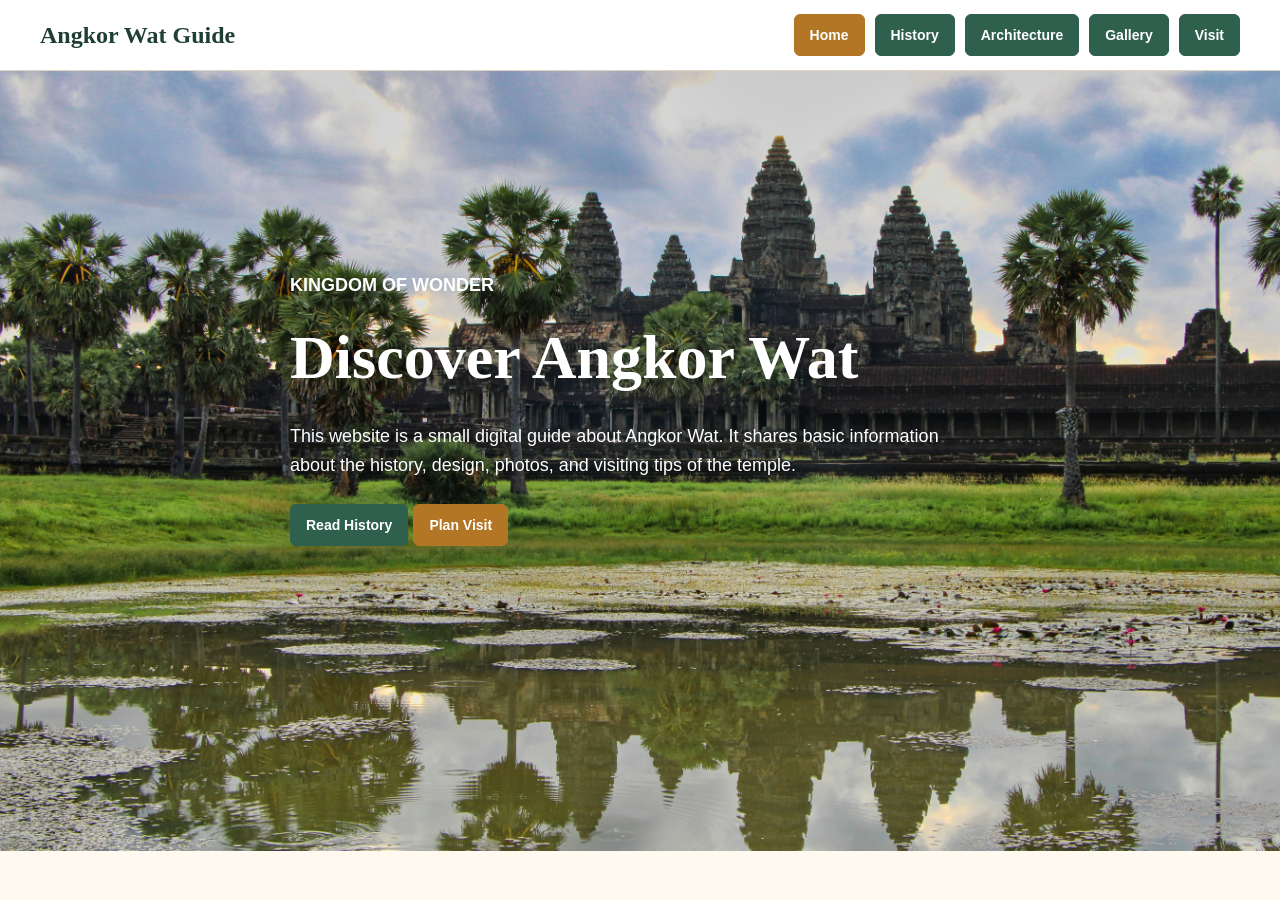
==== commit 7de053c4: "Update homepage hero and header" ====
--- a/index.html
+++ b/index.html
@@ -13,7 +13,6 @@
   <!-- this is the top part that every page can use -->
   <header class="site-header">
     <a class="site-logo" href="index.html" aria-label="Angkor Wat Digital Guide home">
-      <span class="site-logo__small">Cambodia</span>
       <span class="site-logo__name">Angkor Wat Guide</span>
     </a>
 
--- a/css/pages/home.css
+++ b/css/pages/home.css
@@ -1,19 +1,17 @@
 /* this css file is only for the home page */
 
 .home-hero {
-  min-height: 560px;
-  padding: 90px 40px;
-  background-image:
-    linear-gradient(rgba(0, 0, 0, 0.45), rgba(0, 0, 0, 0.35)),
-    url("../../images/angkor-wat-greenery.jpg");
-  background-position: center;
+  min-height: 780px;
+  padding: 130px 40px;
+  background-image: url("../../images/angkor-wat-greenery.jpg");
+  background-position: center 22%;
   background-size: cover;
 }
 
 .hero-text {
   width: 90%;
-  max-width: 750px;
-  margin-left: auto;
+  max-width: 850px;
+  margin-left: 250px;
   margin-right: auto;
   padding-top: 70px;
 }
@@ -36,11 +34,14 @@
 
 @media (max-width: 600px) {
   .home-hero {
-    min-height: 460px;
-    padding: 55px 20px;
+    min-height: 620px;
+    padding: 75px 20px;
+    background-position: center top;
   }
 
   .hero-text {
+    width: 100%;
+    margin-left: 0;
     padding-top: 35px;
   }
 
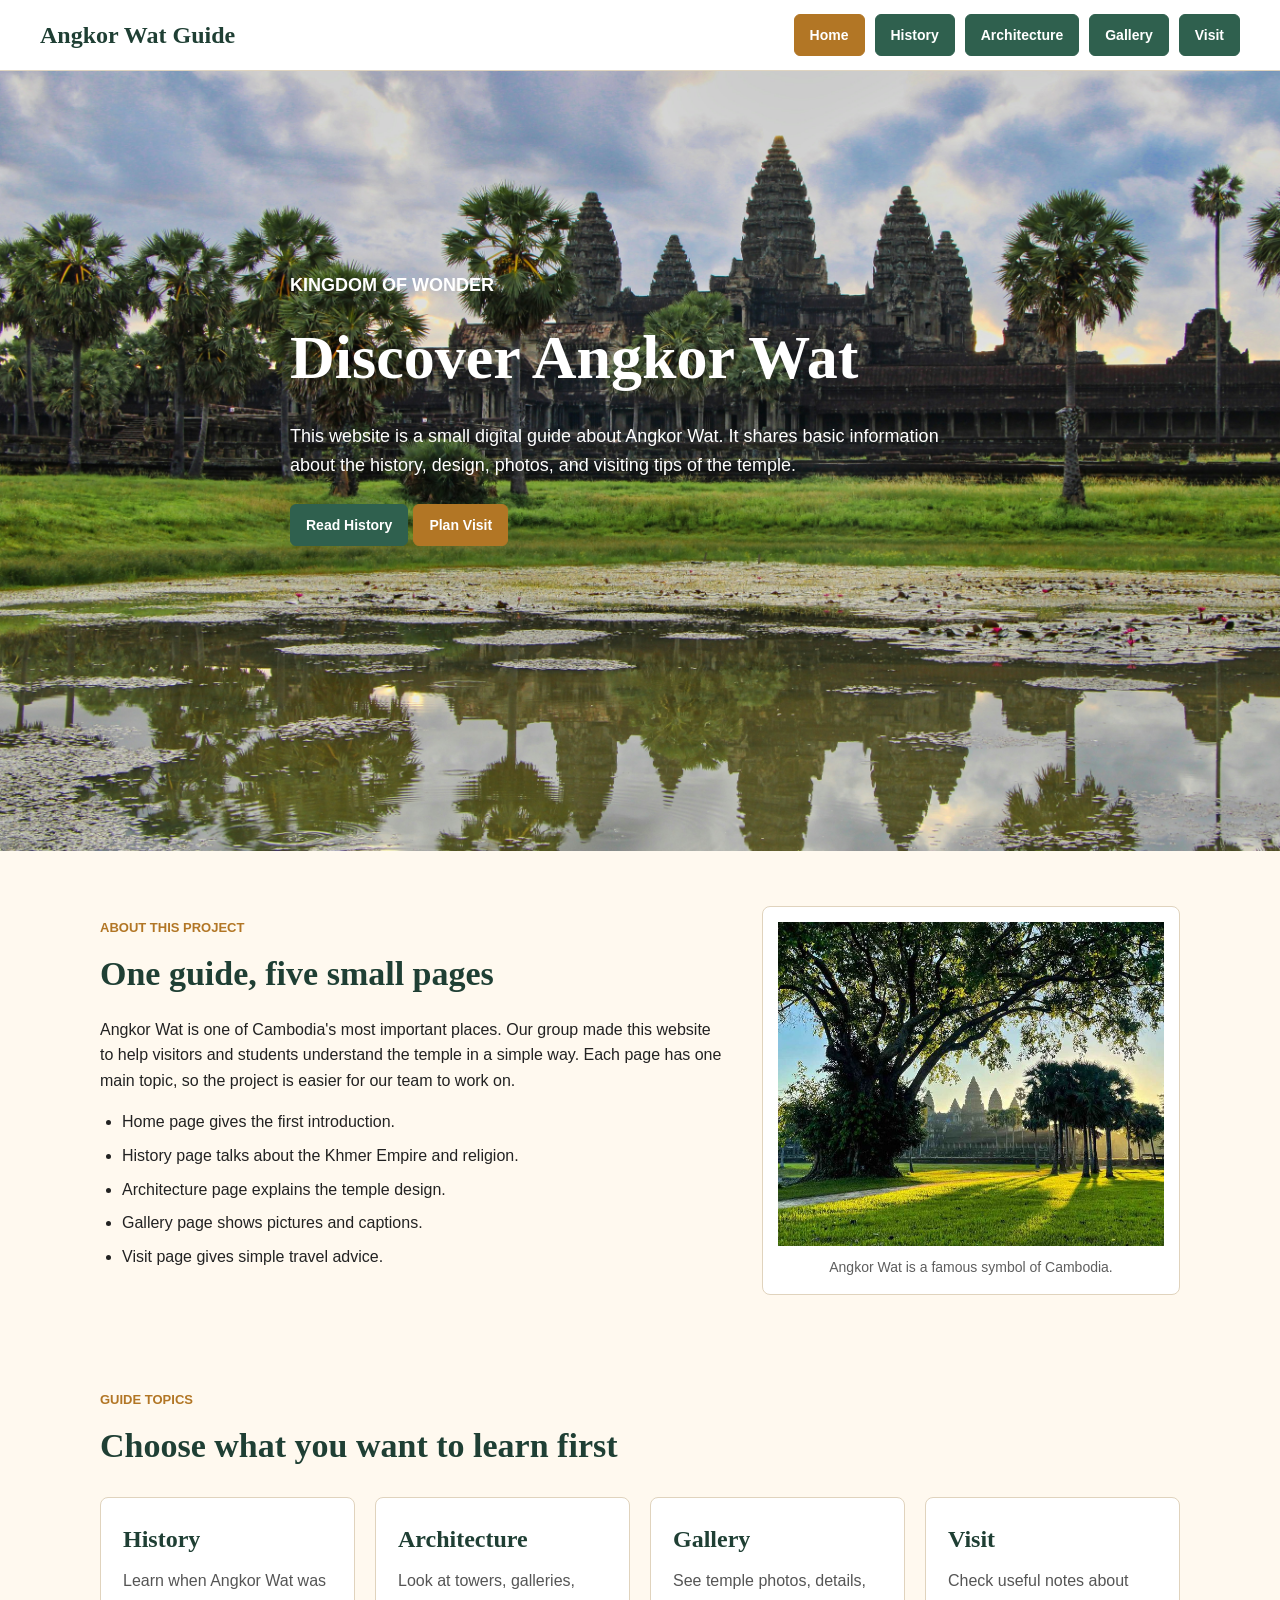
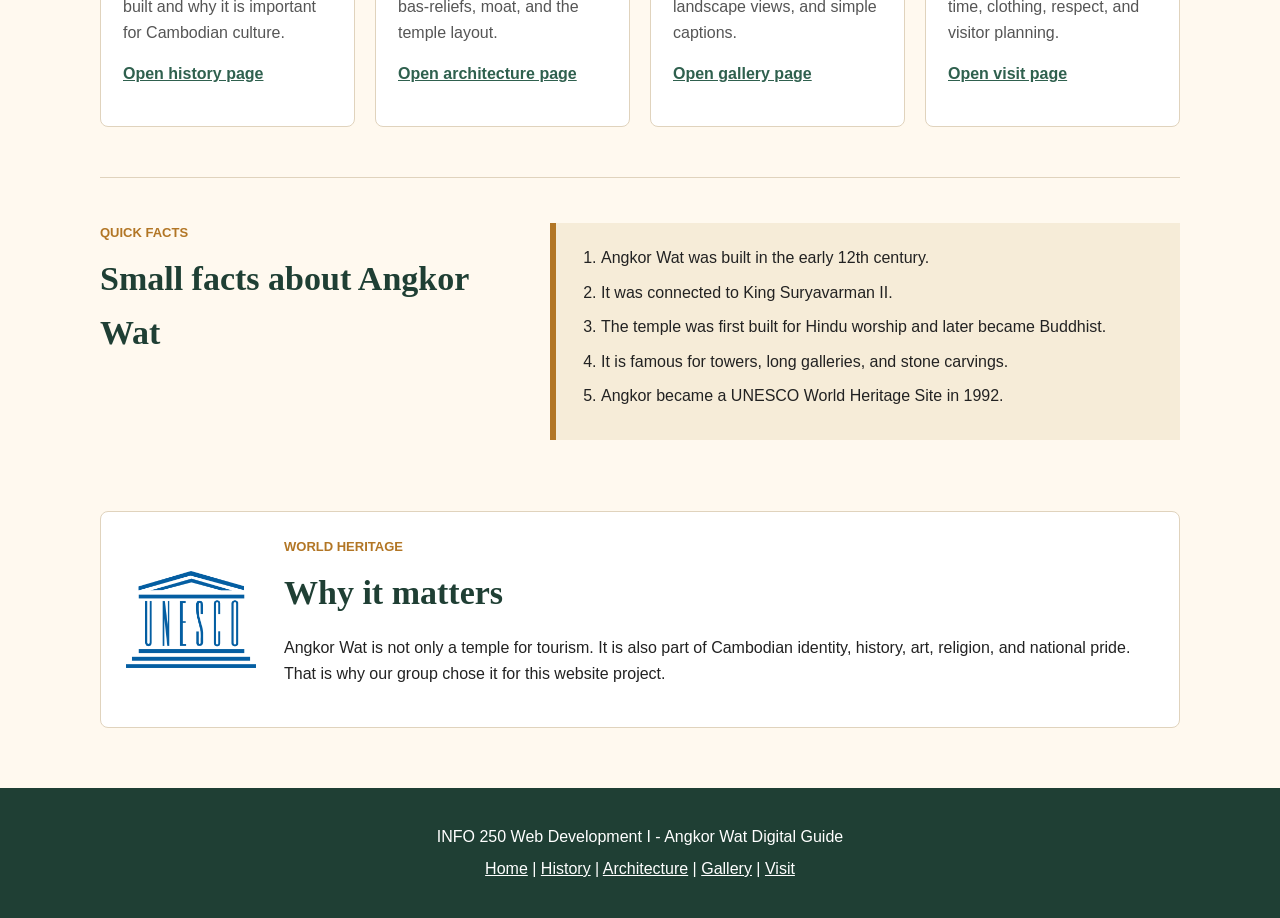
==== commit 75fffb32: "Add homepage guide sections" ====
--- a/index.html
+++ b/index.html
@@ -42,6 +42,108 @@
         </p>
       </div>
     </section>
+
+    <!-- this part explains what the website is about -->
+    <section class="page-shell intro-section">
+      <div class="intro-text">
+        <p class="eyebrow">About this project</p>
+        <h2>One guide, five small pages</h2>
+        <p>
+          Angkor Wat is one of Cambodia's most important places. Our group made this
+          website to help visitors and students understand the temple in a simple way.
+          Each page has one main topic, so the project is easier for our team to work on.
+        </p>
+
+        <ul class="intro-list">
+          <li>Home page gives the first introduction.</li>
+          <li>History page talks about the Khmer Empire and religion.</li>
+          <li>Architecture page explains the temple design.</li>
+          <li>Gallery page shows pictures and captions.</li>
+          <li>Visit page gives simple travel advice.</li>
+        </ul>
+      </div>
+
+      <figure class="intro-picture">
+        <img src="images/Cambodge.png" alt="Angkor Wat temple illustration with Cambodia text">
+        <figcaption>Angkor Wat is a famous symbol of Cambodia.</figcaption>
+      </figure>
+    </section>
+
+    <!-- these cards link to the four other pages -->
+    <section class="page-shell section-space">
+      <p class="eyebrow">Guide topics</p>
+      <h2>Choose what you want to learn first</h2>
+
+      <div class="topic-grid">
+        <article class="topic-card">
+          <h3>History</h3>
+          <p>Learn when Angkor Wat was built and why it is important for Cambodian culture.</p>
+          <a href="pages/history.html">Open history page</a>
+        </article>
+
+        <article class="topic-card">
+          <h3>Architecture</h3>
+          <p>Look at towers, galleries, bas-reliefs, moat, and the temple layout.</p>
+          <a href="pages/architecture.html">Open architecture page</a>
+        </article>
+
+        <article class="topic-card">
+          <h3>Gallery</h3>
+          <p>See temple photos, details, landscape views, and simple captions.</p>
+          <a href="pages/gallery.html">Open gallery page</a>
+        </article>
+
+        <article class="topic-card">
+          <h3>Visit</h3>
+          <p>Check useful notes about time, clothing, respect, and visitor planning.</p>
+          <a href="pages/visit.html">Open visit page</a>
+        </article>
+      </div>
+    </section>
+
+    <!-- this section uses normal list because we studied list in class -->
+    <section class="page-shell fact-section">
+      <div>
+        <p class="eyebrow">Quick facts</p>
+        <h2>Small facts about Angkor Wat</h2>
+      </div>
+
+      <ol class="fact-list">
+        <li>Angkor Wat was built in the early 12th century.</li>
+        <li>It was connected to King Suryavarman II.</li>
+        <li>The temple was first built for Hindu worship and later became Buddhist.</li>
+        <li>It is famous for towers, long galleries, and stone carvings.</li>
+        <li>Angkor became a UNESCO World Heritage Site in 1992.</li>
+      </ol>
+    </section>
+
+    <!-- this part is for heritage information -->
+    <section class="page-shell heritage-section">
+      <div class="heritage-box">
+        <img class="unesco-logo" src="images/unesco-seeklogo.png" alt="UNESCO logo">
+        <div>
+          <p class="eyebrow">World heritage</p>
+          <h2>Why it matters</h2>
+          <p>
+            Angkor Wat is not only a temple for tourism. It is also part of Cambodian
+            identity, history, art, religion, and national pride. That is why our group
+            chose it for this website project.
+          </p>
+        </div>
+      </div>
+    </section>
   </main>
+
+  <!-- this is the bottom part of the homepage -->
+  <footer class="site-footer">
+    <p>INFO 250 Web Development I - Angkor Wat Digital Guide</p>
+    <p>
+      <a href="index.html">Home</a> |
+      <a href="pages/history.html">History</a> |
+      <a href="pages/architecture.html">Architecture</a> |
+      <a href="pages/gallery.html">Gallery</a> |
+      <a href="pages/visit.html">Visit</a>
+    </p>
+  </footer>
 </body>
 </html>
--- a/css/pages/home.css
+++ b/css/pages/home.css
@@ -32,6 +32,132 @@
   margin-top: 24px;
 }
 
+/* this is the part under the hero */
+.intro-section {
+  display: grid;
+  grid-template-columns: 1.2fr 0.8fr;
+  gap: 35px;
+  padding-top: 55px;
+  padding-bottom: 45px;
+}
+
+.intro-text {
+  padding-top: 12px;
+}
+
+.intro-text h2,
+.section-space h2,
+.fact-section h2,
+.heritage-section h2 {
+  font-size: 34px;
+  margin-bottom: 15px;
+}
+
+.intro-list {
+  padding-left: 22px;
+}
+
+.intro-list li {
+  margin-bottom: 8px;
+}
+
+.intro-picture {
+  margin: 0;
+  padding: 15px;
+  background-color: #ffffff;
+  border: 1px solid #e0d3bd;
+  border-radius: 8px;
+}
+
+.intro-picture figcaption {
+  margin-top: 10px;
+  color: #5e5e5e;
+  font-size: 14px;
+  text-align: center;
+}
+
+/* card layout for page links */
+.topic-grid {
+  display: grid;
+  grid-template-columns: repeat(4, 1fr);
+  gap: 20px;
+  margin-top: 24px;
+}
+
+.topic-card {
+  min-height: 230px;
+  padding: 22px;
+  background-color: #ffffff;
+  border: 1px solid #e0d3bd;
+  border-radius: 8px;
+}
+
+.topic-card h3 {
+  margin-bottom: 10px;
+  font-size: 24px;
+}
+
+.topic-card p {
+  color: #555555;
+}
+
+.topic-card a {
+  font-weight: bold;
+}
+
+/* quick facts area */
+.fact-section {
+  display: grid;
+  grid-template-columns: 0.8fr 1.2fr;
+  gap: 30px;
+  padding-top: 45px;
+  padding-bottom: 45px;
+  border-top: 1px solid #e0d3bd;
+}
+
+.fact-list {
+  margin-top: 0;
+  padding: 22px 22px 22px 45px;
+  background-color: #f6ecd8;
+  border-left: 6px solid #b27625;
+}
+
+.fact-list li {
+  margin-bottom: 9px;
+}
+
+/* unesco and heritage box */
+.heritage-section {
+  padding-top: 10px;
+  padding-bottom: 60px;
+}
+
+.heritage-box {
+  display: flex;
+  align-items: center;
+  gap: 28px;
+  padding: 25px;
+  background-color: #ffffff;
+  border: 1px solid #e0d3bd;
+  border-radius: 8px;
+}
+
+.unesco-logo {
+  width: 130px;
+  height: auto;
+}
+
+@media (max-width: 900px) {
+  .topic-grid {
+    grid-template-columns: repeat(2, 1fr);
+  }
+
+  .intro-section,
+  .fact-section {
+    grid-template-columns: 1fr;
+  }
+}
+
 @media (max-width: 600px) {
   .home-hero {
     min-height: 620px;
@@ -48,4 +174,16 @@
   .hero-text h1 {
     font-size: 42px;
   }
+
+  .topic-grid {
+    grid-template-columns: 1fr;
+  }
+
+  .heritage-box {
+    display: block;
+  }
+
+  .unesco-logo {
+    margin-bottom: 15px;
+  }
 }
